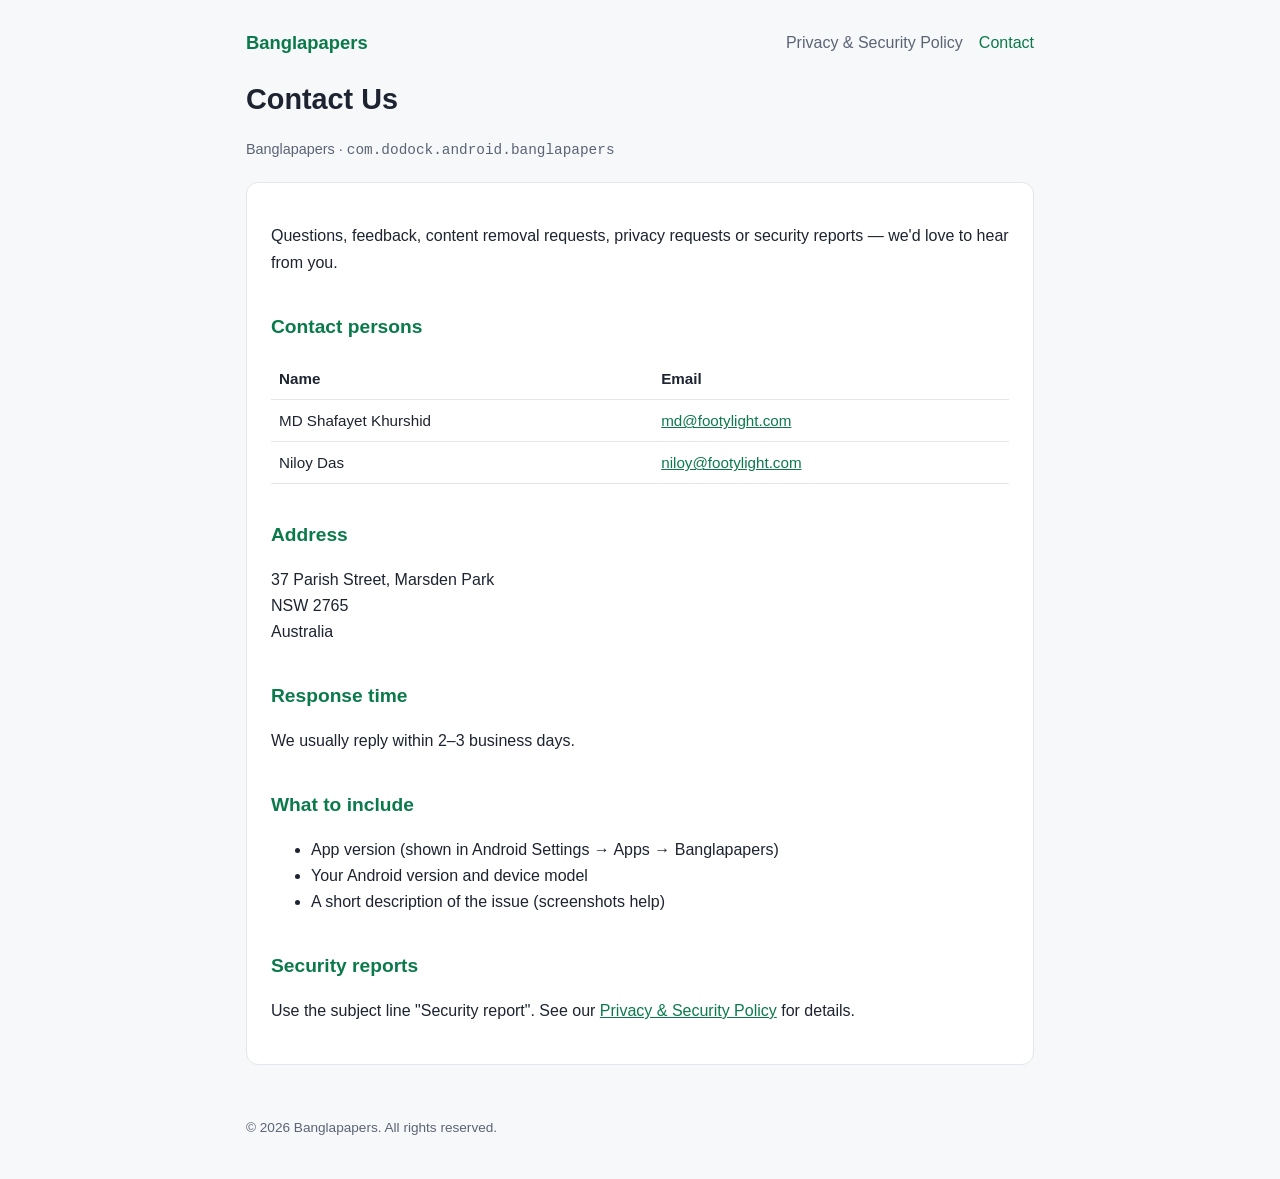
==== contact.html @ 218f8d6c "first commit" ====
<!doctype html><html lang="en"><head><meta charset="utf-8"><meta name="viewport" content="width=device-width,initial-scale=1"><title>Contact – Banglapapers</title><meta name="description" content="Contact the Banglapapers team."><link rel="stylesheet" href="style.css"></head><body><header><strong>Banglapapers</strong><nav><a href="privacy-policy.html" >Privacy &amp; Security Policy</a><a href="contact.html" class="active">Contact</a></nav></header><main>
<h1>Contact Us</h1>
<p class="meta">Banglapapers · <code>com.dodock.android.banglapapers</code></p>
<div class="card">
<p>Questions, feedback, content removal requests, privacy requests or security reports — we'd love to hear from you.</p>
<h2>Contact persons</h2>
<table>
<tr><th>Name</th><th>Email</th></tr>
<tr><td>MD Shafayet Khurshid</td><td><a href="mailto:md@footylight.com">md@footylight.com</a></td></tr>
<tr><td>Niloy Das</td><td><a href="mailto:niloy@footylight.com">niloy@footylight.com</a></td></tr>
</table>
<h2>Address</h2>
<p>37 Parish Street, Marsden Park<br>NSW 2765<br>Australia</p>
<h2>Response time</h2>
<p>We usually reply within 2–3 business days.</p>
<h2>What to include</h2>
<ul>
<li>App version (shown in Android Settings &rarr; Apps &rarr; Banglapapers)</li>
<li>Your Android version and device model</li>
<li>A short description of the issue (screenshots help)</li>
</ul>
<h2>Security reports</h2>
<p>Use the subject line "Security report". See our <a href="privacy-policy.html">Privacy &amp; Security Policy</a> for details.</p>
</div>
</main><footer>&copy; 2026 Banglapapers. All rights reserved.</footer></body></html>
---- style.css ----
:root{--bg:#f7f8fa;--card:#fff;--text:#1d2330;--muted:#5b6475;--accent:#0b7a4b;--line:#e3e6ec}
@media(prefers-color-scheme:dark){:root{--bg:#10141b;--card:#171c26;--text:#e8ebf1;--muted:#9aa4b5;--accent:#3ecf8e;--line:#262d3a}}
*{box-sizing:border-box}
body{margin:0;background:var(--bg);color:var(--text);font:16px/1.65 -apple-system,BlinkMacSystemFont,"Segoe UI",Roboto,"Noto Sans Bengali",sans-serif}
header,main,footer{max-width:820px;margin:0 auto;padding:0 16px}
header{padding-top:28px;display:flex;justify-content:space-between;align-items:center;flex-wrap:wrap;gap:8px}
header strong{font-size:1.15rem;color:var(--accent)}
nav a{margin-left:16px;color:var(--muted);text-decoration:none;font-weight:500}
nav a:hover,nav a.active{color:var(--accent)}
main{padding-bottom:32px}
.card{background:var(--card);border:1px solid var(--line);border-radius:12px;padding:24px;margin:20px 0}
h1{margin:.6em 0 .2em;font-size:1.8rem}
h2{margin-top:1.8em;font-size:1.2rem;color:var(--accent)}
.meta{color:var(--muted);font-size:.9rem}
a{color:var(--accent)}
table{width:100%;border-collapse:collapse;font-size:.95rem}
th,td{text-align:left;padding:8px;border-bottom:1px solid var(--line);vertical-align:top}
footer{padding-bottom:40px;color:var(--muted);font-size:.85rem}
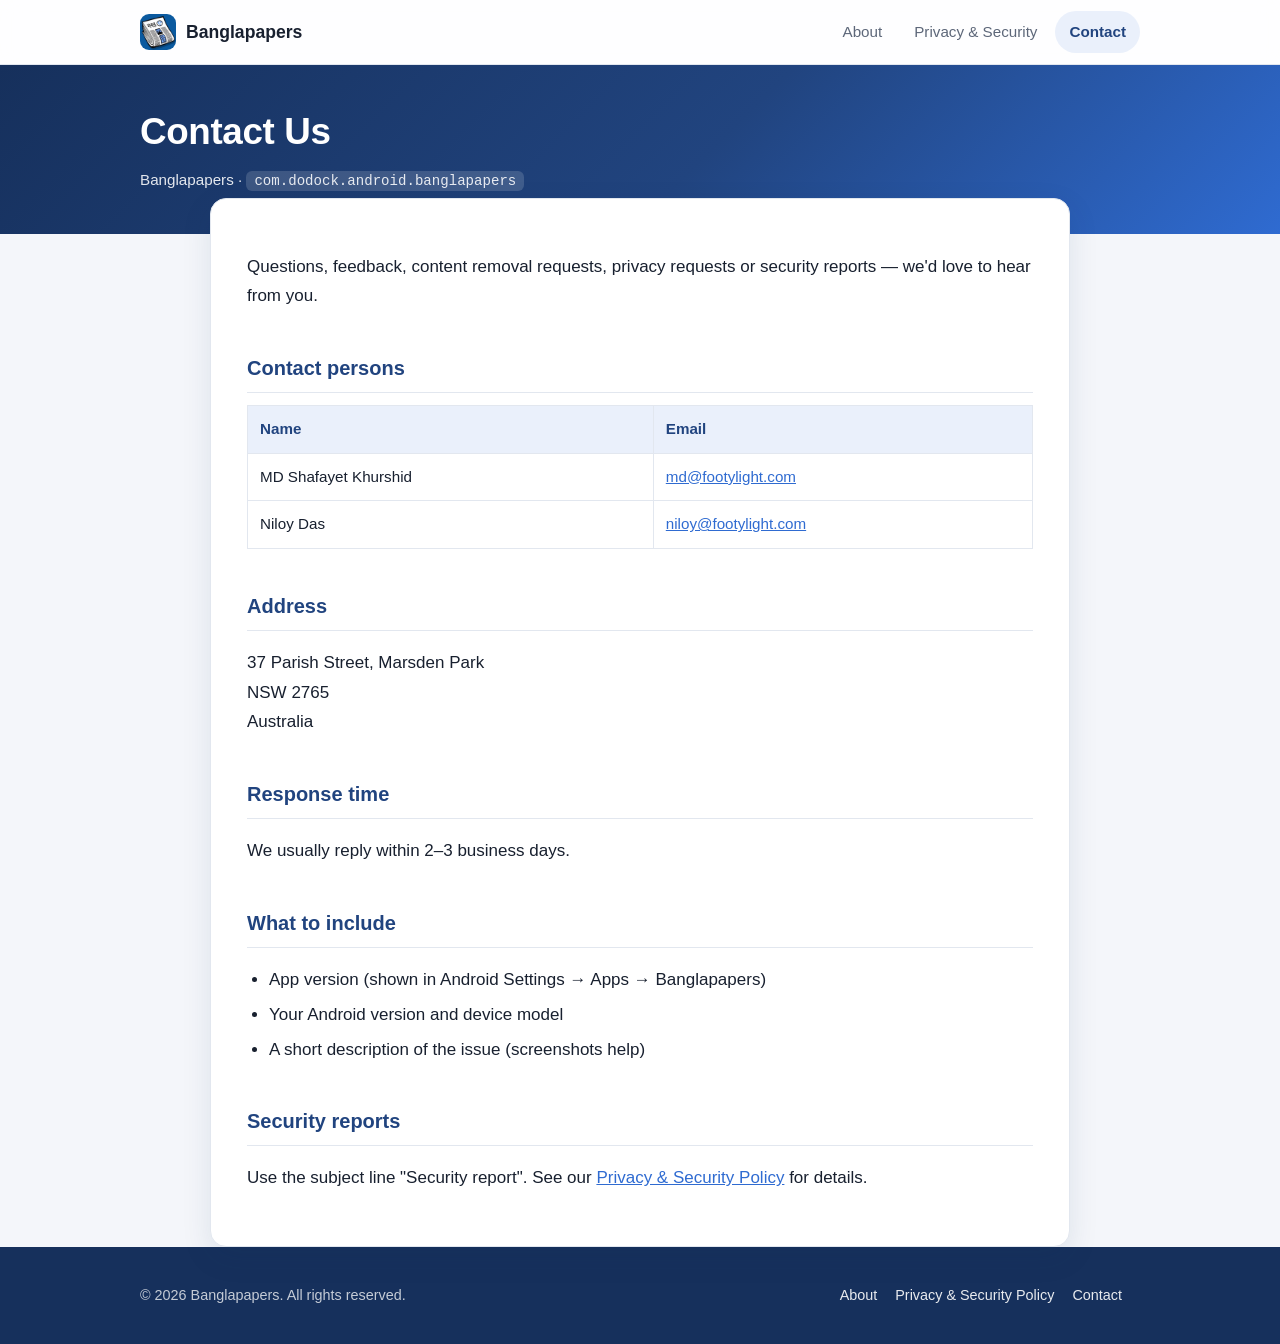
==== commit 449f9829: "Add About page, redesign site, add app screenshots and logo Co-Authored-By: Claude Sonnet 5.5 <norep" ====
--- a/contact.html
+++ b/contact.html
@@ -1,6 +1,6 @@
-<!doctype html><html lang="en"><head><meta charset="utf-8"><meta name="viewport" content="width=device-width,initial-scale=1"><title>Contact – Banglapapers</title><meta name="description" content="Contact the Banglapapers team."><link rel="stylesheet" href="style.css"></head><body><header><strong>Banglapapers</strong><nav><a href="privacy-policy.html" >Privacy &amp; Security Policy</a><a href="contact.html" class="active">Contact</a></nav></header><main>
-<h1>Contact Us</h1>
-<p class="meta">Banglapapers · <code>com.dodock.android.banglapapers</code></p>
+<!doctype html><html lang="en"><head><meta charset="utf-8"><meta name="viewport" content="width=device-width,initial-scale=1"><title>Contact – Banglapapers</title><meta name="description" content="Contact the Banglapapers team."><link rel="icon" type="image/png" href="images/favicon.png"><link rel="stylesheet" href="style.css"></head><body><header class="site-header"><div class="wrap"><a class="brand" href="about.html"><img src="images/logo.png" alt="Banglapapers logo" width="36" height="36">Banglapapers</a><nav><a href="about.html">About</a><a href="privacy-policy.html">Privacy &amp; Security</a><a href="contact.html" class="active">Contact</a></nav></div></header>
+<section class="hero small"><div class="wrap"><h1>Contact Us</h1><p>Banglapapers · <code>com.dodock.android.banglapapers</code></p></div></section>
+<main class="wrap">
 <div class="card">
 <p>Questions, feedback, content removal requests, privacy requests or security reports — we'd love to hear from you.</p>
 <h2>Contact persons</h2>
@@ -22,4 +22,5 @@
 <h2>Security reports</h2>
 <p>Use the subject line "Security report". See our <a href="privacy-policy.html">Privacy &amp; Security Policy</a> for details.</p>
 </div>
-</main><footer>&copy; 2026 Banglapapers. All rights reserved.</footer></body></html>
+</main>
+<footer class="site-footer"><div class="wrap"><div>&copy; 2026 Banglapapers. All rights reserved.</div><div><a href="about.html">About</a><a href="privacy-policy.html">Privacy &amp; Security Policy</a><a href="contact.html">Contact</a></div></div></footer></body></html>
--- a/style.css
+++ b/style.css
@@ -1,18 +1,107 @@
-:root{--bg:#f7f8fa;--card:#fff;--text:#1d2330;--muted:#5b6475;--accent:#0b7a4b;--line:#e3e6ec}
-@media(prefers-color-scheme:dark){:root{--bg:#10141b;--card:#171c26;--text:#e8ebf1;--muted:#9aa4b5;--accent:#3ecf8e;--line:#262d3a}}
+:root{
+  --brand:#21447f;--brand-2:#2f6bd1;--brand-dark:#16305c;
+  --bg:#f4f6fa;--surface:#fff;--text:#18202f;--muted:#5d6779;--line:#e2e7ef;--soft:#eaf0fb;
+  --radius:16px;--shadow:0 10px 30px rgba(22,48,92,.10);
+}
+@media(prefers-color-scheme:dark){:root{
+  --brand:#7fa8f0;--brand-2:#8db4ff;--brand-dark:#0e1a33;
+  --bg:#0d1320;--surface:#151d2e;--text:#e7ebf3;--muted:#9aa6bb;--line:#243049;--soft:#1a2740;
+  --shadow:0 10px 30px rgba(0,0,0,.4);}}
 *{box-sizing:border-box}
-body{margin:0;background:var(--bg);color:var(--text);font:16px/1.65 -apple-system,BlinkMacSystemFont,"Segoe UI",Roboto,"Noto Sans Bengali",sans-serif}
-header,main,footer{max-width:820px;margin:0 auto;padding:0 16px}
-header{padding-top:28px;display:flex;justify-content:space-between;align-items:center;flex-wrap:wrap;gap:8px}
-header strong{font-size:1.15rem;color:var(--accent)}
-nav a{margin-left:16px;color:var(--muted);text-decoration:none;font-weight:500}
-nav a:hover,nav a.active{color:var(--accent)}
-main{padding-bottom:32px}
-.card{background:var(--card);border:1px solid var(--line);border-radius:12px;padding:24px;margin:20px 0}
-h1{margin:.6em 0 .2em;font-size:1.8rem}
-h2{margin-top:1.8em;font-size:1.2rem;color:var(--accent)}
+html{scroll-behavior:smooth}
+body{margin:0;background:var(--bg);color:var(--text);
+  font:17px/1.75 -apple-system,BlinkMacSystemFont,"Segoe UI",Roboto,"Noto Sans Bengali","Kohinoor Bangla","Nirmala UI",sans-serif;
+  -webkit-font-smoothing:antialiased}
+a{color:var(--brand-2)}
+.wrap{max-width:1040px;margin:0 auto;padding:0 20px}
+
+/* header */
+.site-header{position:sticky;top:0;z-index:10;background:rgba(255,255,255,.85);backdrop-filter:blur(12px);border-bottom:1px solid var(--line)}
+@media(prefers-color-scheme:dark){.site-header{background:rgba(13,19,32,.85)}}
+.site-header .wrap{display:flex;align-items:center;justify-content:space-between;gap:12px;min-height:64px;flex-wrap:wrap}
+.brand{display:flex;align-items:center;gap:10px;text-decoration:none;color:var(--text);font-weight:700;font-size:1.1rem}
+.brand i{display:grid;place-items:center;width:34px;height:34px;border-radius:10px;font-style:normal;color:#fff;background:linear-gradient(135deg,#21447f,#2f6bd1);font-size:1.05rem}
+.site-header nav{display:flex;gap:4px;flex-wrap:wrap}
+.site-header nav a{padding:8px 14px;border-radius:999px;text-decoration:none;color:var(--muted);font-weight:500;font-size:.95rem}
+.site-header nav a:hover{background:var(--soft);color:var(--brand)}
+.site-header nav a.active{background:var(--soft);color:var(--brand);font-weight:600}
+
+/* hero */
+.hero{background:linear-gradient(135deg,#16305c 0%,#21447f 55%,#2f6bd1 100%);color:#fff;padding:72px 0 64px;text-align:center}
+.hero h1{margin:0 0 12px;font-size:clamp(2rem,5vw,3rem);line-height:1.25;letter-spacing:-.01em}
+.hero p{margin:0 auto;max-width:640px;font-size:1.1rem;color:rgba(255,255,255,.88)}
+.hero .badges{display:flex;gap:10px;justify-content:center;flex-wrap:wrap;margin-top:28px}
+.hero .badges span{background:rgba(255,255,255,.14);border:1px solid rgba(255,255,255,.25);padding:6px 16px;border-radius:999px;font-size:.9rem}
+.hero.small{padding:44px 0 40px;text-align:left}
+.hero.small h1{font-size:clamp(1.7rem,4vw,2.3rem)}
+.hero.small p{margin:0;max-width:none;font-size:.95rem}
+.hero.small code{background:rgba(255,255,255,.15);padding:2px 8px;border-radius:6px;font-size:.88rem}
+
+/* sections */
+main{padding:40px 0 64px}
+.section-title{text-align:center;margin:0 0 6px;font-size:1.7rem;color:var(--text)}
+.section-sub{text-align:center;color:var(--muted);margin:0 auto 36px;max-width:620px}
+.intro{background:var(--surface);border:1px solid var(--line);border-radius:var(--radius);padding:32px;box-shadow:var(--shadow);margin:-48px auto 56px;position:relative;max-width:860px}
+.intro p{margin:0 0 12px}.intro p:last-child{margin:0;color:var(--muted)}
+
+.feature{display:grid;grid-template-columns:1.1fr .9fr;gap:40px;align-items:center;margin:0 0 64px}
+.feature.reverse .text{order:2}
+.feature h3{margin:0 0 10px;font-size:1.4rem;color:var(--brand)}
+.feature .text p{margin:0 0 12px;color:var(--muted)}
+.tag{display:inline-block;font-size:.78rem;font-weight:600;letter-spacing:.04em;color:var(--brand-2);background:var(--soft);padding:3px 12px;border-radius:999px;margin-bottom:10px}
+.shots{display:flex;flex-direction:column;align-items:center;gap:16px}
+.phone{margin:0;text-align:center}
+.phone img{display:block;width:100%;max-width:270px;height:auto;margin:0 auto;border:7px solid #1b2234;border-radius:30px;box-shadow:var(--shadow);background:#fff}
+.phone.wide img{max-width:420px;border-width:1px;border-color:var(--line);border-radius:14px}
+.phone figcaption{color:var(--muted);font-size:.82rem;margin-top:10px;line-height:1.5}
+.compare{display:grid;grid-template-columns:1fr 1fr;gap:20px}
+
+.grid{display:grid;grid-template-columns:repeat(auto-fit,minmax(220px,1fr));gap:18px;margin:0 0 56px}
+.tile{background:var(--surface);border:1px solid var(--line);border-radius:var(--radius);padding:24px;box-shadow:var(--shadow)}
+.tile b{display:block;color:var(--brand);margin-bottom:6px;font-size:1.05rem}
+.tile span{color:var(--muted);font-size:.95rem;display:block;line-height:1.65}
+
+.notice{background:var(--soft);border-left:4px solid var(--brand-2);border-radius:12px;padding:22px 26px;margin:0 0 40px}
+.notice h2{margin:0 0 10px;font-size:1.15rem;color:var(--brand)}
+.notice ul{margin:0;padding-left:20px;color:var(--muted)}
+.cta{text-align:center;background:var(--surface);border:1px solid var(--line);border-radius:var(--radius);padding:32px;box-shadow:var(--shadow)}
+.cta h2{margin:0 0 6px}.cta p{margin:0 0 18px;color:var(--muted)}
+.btn{display:inline-block;background:linear-gradient(135deg,#21447f,#2f6bd1);color:#fff;text-decoration:none;padding:12px 28px;border-radius:999px;font-weight:600}
+.btn:hover{filter:brightness(1.1)}
+
+/* document pages (policy/contact) */
+.card{background:var(--surface);border:1px solid var(--line);border-radius:var(--radius);padding:36px;box-shadow:var(--shadow);max-width:860px;margin:-36px auto 0;position:relative}
+.card h2{margin:2em 0 .5em;font-size:1.25rem;color:var(--brand);padding-bottom:6px;border-bottom:1px solid var(--line)}
+.card h2:first-child{margin-top:0}
+.card h3{margin:1.4em 0 .3em;font-size:1.05rem}
+.card ul{padding-left:22px}.card li{margin:.3em 0}
+.card code{background:var(--soft);padding:2px 7px;border-radius:6px;font-size:.9em}
+table{width:100%;border-collapse:collapse;font-size:.95rem;margin:12px 0}
+th{background:var(--soft);color:var(--brand);text-align:left}
+th,td{padding:10px 12px;border:1px solid var(--line);vertical-align:top}
 .meta{color:var(--muted);font-size:.9rem}
-a{color:var(--accent)}
-table{width:100%;border-collapse:collapse;font-size:.95rem}
-th,td{text-align:left;padding:8px;border-bottom:1px solid var(--line);vertical-align:top}
-footer{padding-bottom:40px;color:var(--muted);font-size:.85rem}
+
+/* footer */
+.site-footer{background:var(--brand-dark);color:rgba(255,255,255,.75);padding:36px 0;font-size:.9rem}
+.site-footer .wrap{display:flex;justify-content:space-between;gap:16px;flex-wrap:wrap;align-items:center}
+.site-footer a{color:rgba(255,255,255,.9);margin-right:18px;text-decoration:none}
+.site-footer a:hover{text-decoration:underline}
+
+@media(max-width:760px){
+  body{font-size:16px}
+  .feature{grid-template-columns:1fr;gap:20px;margin-bottom:48px}
+  .feature.reverse .text{order:0}
+  .hero{padding:48px 0 52px}
+  .card,.intro{padding:22px}
+  .compare{gap:10px}
+  .phone img{border-width:5px;border-radius:22px}
+  .site-header .wrap{padding-top:8px;padding-bottom:8px}
+}
+@media(max-width:480px){
+  .site-header nav{gap:0;width:100%;justify-content:space-between}
+  .site-header nav a{padding:6px 10px;font-size:.82rem}
+  .brand{font-size:1rem}
+  .hero .badges span{font-size:.82rem;padding:5px 12px}
+  .intro{margin-top:-36px}
+}
+.brand img{width:36px;height:36px;border-radius:9px;display:block}
